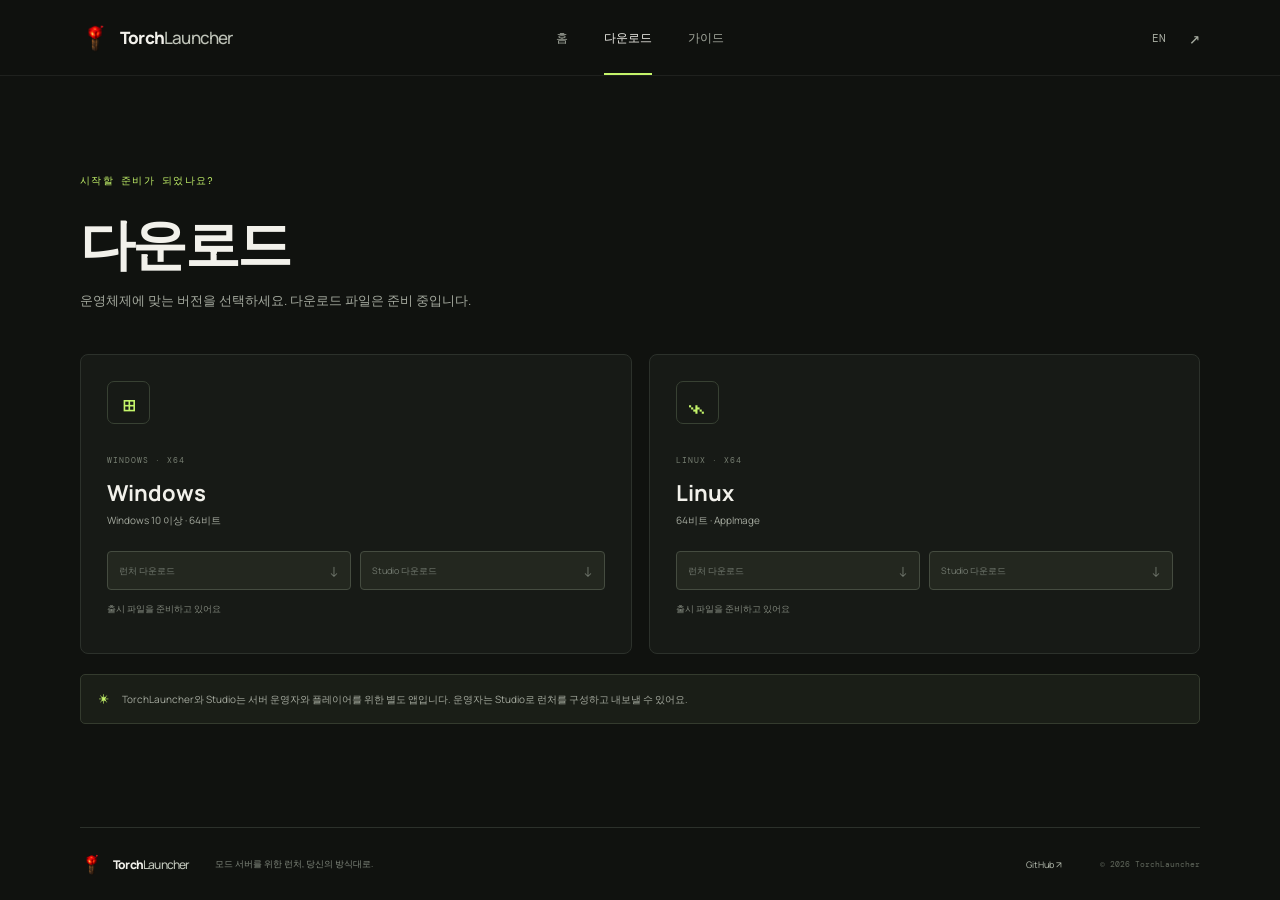
==== download.html @ cc19292b "feat: create bilingual TorchLauncher homepage" ====
<!doctype html>
<html lang="ko"><head><meta charset="UTF-8"/><meta name="viewport" content="width=device-width, initial-scale=1"/><meta name="theme-color" content="#10120f"/><title>Download — TorchLauncher</title><link rel="icon" href="assets/torch.png"/><link rel="stylesheet" href="styles.css"/><script src="app.js" defer></script></head><body><header class="site-header"><a class="brand" href="index.html"><img src="assets/torch.png" alt=""/><span>Torch<span class="brand-light">Launcher</span></span></a><nav><a href="index.html" data-ko="홈" data-en="Home">홈</a><a class="active" href="download.html" data-ko="다운로드" data-en="Download">다운로드</a><a href="guide.html" data-ko="가이드" data-en="Guides">가이드</a></nav><div class="header-actions"><button class="language" type="button" aria-label="Switch language">EN</button><a class="icon-link" href="https://github.com/jiunkong/TorchLauncher" target="_blank" rel="noreferrer" aria-label="GitHub">↗</a></div></header><main class="subpage wrap"><div class="page-heading"><span class="eyebrow" data-ko="시작할 준비가 되었나요?" data-en="Ready when you are">시작할 준비가 되었나요?</span><h1 data-ko="다운로드" data-en="Downloads">다운로드</h1><p data-ko="운영체제에 맞는 버전을 선택하세요. 다운로드 파일은 준비 중입니다." data-en="Choose your operating system. Downloads are coming soon.">운영체제에 맞는 버전을 선택하세요. 다운로드 파일은 준비 중입니다.</p></div><div class="download-grid"><article class="download-card"><div class="os-icon">⊞</div><span class="product-index">WINDOWS · X64</span><h2>Windows</h2><p data-ko="Windows 10 이상 · 64비트" data-en="Windows 10 or later · 64-bit">Windows 10 이상 · 64비트</p><div class="download-actions"><button disabled><span data-ko="런처 다운로드" data-en="Launcher download">런처 다운로드</span><span>↓</span></button><button disabled><span data-ko="Studio 다운로드" data-en="Studio download">Studio 다운로드</span><span>↓</span></button></div><small data-ko="출시 파일을 준비하고 있어요" data-en="Release files are on the way">출시 파일을 준비하고 있어요</small></article><article class="download-card"><div class="os-icon linux-icon">⌁</div><span class="product-index">LINUX · X64</span><h2>Linux</h2><p data-ko="64비트 · AppImage" data-en="64-bit · AppImage">64비트 · AppImage</p><div class="download-actions"><button disabled><span data-ko="런처 다운로드" data-en="Launcher download">런처 다운로드</span><span>↓</span></button><button disabled><span data-ko="Studio 다운로드" data-en="Studio download">Studio 다운로드</span><span>↓</span></button></div><small data-ko="출시 파일을 준비하고 있어요" data-en="Release files are on the way">출시 파일을 준비하고 있어요</small></article></div><p class="download-note"><span>✳</span><span data-ko="TorchLauncher와 Studio는 서버 운영자와 플레이어를 위한 별도 앱입니다. 운영자는 Studio로 런처를 구성하고 내보낼 수 있어요." data-en="TorchLauncher and Studio are separate apps for players and server owners. Owners use Studio to configure and export a launcher.">TorchLauncher와 Studio는 서버 운영자와 플레이어를 위한 별도 앱입니다. 운영자는 Studio로 런처를 구성하고 내보낼 수 있어요.</span></p></main><footer class="site-footer wrap"><a class="brand footer-brand" href="index.html"><img src="assets/torch.png" alt=""/><span>Torch<span class="brand-light">Launcher</span></span></a><span data-ko="모드 서버를 위한 런처, 당신의 방식대로." data-en="A launcher for your modded server, your way.">모드 서버를 위한 런처, 당신의 방식대로.</span><a href="https://github.com/jiunkong/TorchLauncher" target="_blank" rel="noreferrer">GitHub ↗</a><small>© 2026 TorchLauncher</small></footer></body></html>
---- styles.css ----
@import url('https://fonts.googleapis.com/css2?family=DM+Mono:wght@400;500&family=DM+Sans:wght@400;500;600;700;800&family=Manrope:wght@400;500;600;700;800&display=swap');
:root{color-scheme:dark;--bg:#10120f;--panel:#171a16;--panel2:#1d211c;--line:#2c312b;--text:#f2f1eb;--muted:#a5aa9f;--dim:#737b70;--lime:#c4f46a;--lime2:#9cd742;--mono:'DM Mono',monospace;--sans:'Manrope','DM Sans',sans-serif}*{box-sizing:border-box}html{scroll-behavior:smooth}body{margin:0;background:var(--bg);color:var(--text);font-family:var(--sans);-webkit-font-smoothing:antialiased}a{color:inherit;text-decoration:none}button{font:inherit}.wrap{width:min(1120px,calc(100% - 64px));margin-inline:auto}.site-header{height:76px;padding:0 max(32px,calc((100vw - 1120px)/2));border-bottom:1px solid rgba(255,255,255,.065);display:flex;align-items:center;justify-content:space-between;position:relative;z-index:3;background:rgba(16,18,15,.92)}.brand{display:flex;align-items:center;gap:10px;font-size:17px;font-weight:800;letter-spacing:-.8px}.brand img{width:30px;height:30px;object-fit:contain}.brand-light{font-weight:500;color:#bec3b8}.site-header nav{position:absolute;left:50%;transform:translateX(-50%);display:flex;align-items:center;gap:36px;height:100%}.site-header nav a{font-size:12px;color:var(--muted);height:100%;display:flex;align-items:center;position:relative;transition:color .2s}.site-header nav a:hover,.site-header nav a.active{color:var(--text)}.site-header nav a.active:after{content:'';position:absolute;bottom:0;left:0;right:0;height:2px;background:var(--lime)}.header-actions{display:flex;align-items:center;gap:17px}.language,.icon-link{border:0;background:none;color:var(--muted);font:11px var(--mono);cursor:pointer}.language:hover,.icon-link:hover{color:var(--lime)}.icon-link{font-size:18px}.hero{min-height:580px;display:grid;grid-template-columns:1.08fr .92fr;align-items:center;padding-top:26px;padding-bottom:38px}.hero-copy{padding:28px 0 24px}.eyebrow{font:10px var(--mono);letter-spacing:1.25px;text-transform:uppercase;color:var(--lime);display:inline-flex;align-items:center;gap:9px}.spark{width:6px;height:6px;border-radius:50%;background:var(--lime);box-shadow:0 0 13px #c4f46a9c}.hero h1{font-size:clamp(47px,6vw,72px);line-height:1.07;letter-spacing:-4.2px;margin:25px 0 21px;font-weight:700}.hero h1 em{font-style:normal;color:var(--lime)}.hero-lead{max-width:455px;font-size:14px;line-height:1.9;color:var(--muted);margin:0}.hero-buttons{display:flex;gap:11px;margin-top:31px}.button{height:46px;padding:0 18px;display:inline-flex;align-items:center;justify-content:space-between;gap:25px;border-radius:5px;font-size:11px;font-weight:700;transition:transform .2s,background .2s}.button:hover{transform:translateY(-2px)}.button.primary{background:var(--lime);color:#151811}.button.primary:hover{background:#d1ff79}.button.secondary{border:1px solid #454b42;background:#171a16}.button.secondary:hover{background:#23271f}.button span:last-child{font-size:15px}.hero-foot{display:flex;align-items:center;gap:9px;margin-top:32px;color:var(--dim);font:9px var(--mono);letter-spacing:.2px}.platform-dot{width:5px;height:5px;border-radius:50%;background:#747d70}.hero-art{height:425px;position:relative;display:grid;place-items:center;isolation:isolate}.hero-art:before{content:'';position:absolute;inset:38px 16px 22px 28px;background-image:linear-gradient(rgba(210,231,192,.04) 1px,transparent 1px),linear-gradient(90deg,rgba(210,231,192,.04) 1px,transparent 1px);background-size:33px 33px;mask-image:radial-gradient(ellipse,black 20%,transparent 72%);z-index:-1}.orbit{position:absolute;border:1px solid rgba(196,244,106,.14);border-radius:50%;transform:rotate(-27deg)}.orbit-one{width:380px;height:220px}.orbit-two{width:300px;height:175px;transform:rotate(38deg);border-color:rgba(196,244,106,.09)}.glow{position:absolute;width:220px;height:220px;border-radius:50%;background:radial-gradient(circle,#c4f46a30,transparent 70%);filter:blur(14px)}.hero-torch{width:214px;height:214px;object-fit:contain;filter:drop-shadow(0 0 45px #c4f46a24);animation:float 6s ease-in-out infinite}.float-note{position:absolute;display:flex;gap:11px;align-items:center;border:1px solid #353b32;background:rgba(23,26,22,.92);padding:12px 14px;border-radius:6px;box-shadow:0 12px 36px #0005}.note-top{top:57px;right:-1px}.note-bottom{bottom:69px;left:0}.note-icon{color:var(--lime);font-size:19px}.online-dot{width:8px;height:8px;background:#a6e25b;border-radius:50%;box-shadow:0 0 12px #a6e25b}.float-note b,.float-note small{display:block}.float-note b{font-size:10px;font-weight:600}.float-note small{color:var(--muted);font-size:8px;margin-top:4px}.art-caption{position:absolute;bottom:20px;right:10px;font:8px var(--mono);letter-spacing:1px;color:#596252}.art-caption span{color:var(--lime);margin-left:6px}.intro{border-top:1px solid var(--line);padding:72px 0 78px}.section-heading{display:flex;justify-content:space-between;align-items:flex-end;margin-bottom:35px}.section-heading h2,.closing h2{font-size:31px;line-height:1.3;letter-spacing:-1.5px;margin:15px 0 0}.product-grid{display:grid;grid-template-columns:1fr 1fr;gap:16px}.product-card{min-width:0;overflow:hidden;border:1px solid var(--line);border-radius:8px;background:var(--panel);padding:24px 24px 0}.product-top{display:flex;justify-content:space-between;align-items:center}.product-index{font:8px var(--mono);letter-spacing:1px;color:#777f72}.product-mark{color:var(--lime);font-size:19px}.product-card h3{font-size:19px;letter-spacing:-.5px;margin:22px 0 8px}.product-card>p{font-size:11px;line-height:1.8;color:var(--muted);height:39px;margin:0;max-width:440px}.preview-window{margin-top:24px;border:1px solid #394035;border-radius:6px 6px 0 0;height:225px;overflow:hidden}.window-bar{height:26px;background:#20241f;border-bottom:1px solid #343a32;display:flex;align-items:center;gap:4px;padding:0 9px}.window-bar>span{width:5px;height:5px;border-radius:50%;background:#62685e}.window-bar i{font:6px var(--mono);letter-spacing:.7px;color:#747b70;font-style:normal;margin-left:8px}.studio-ui{display:flex;height:calc(100% - 26px);background:#151814}.studio-ui aside{width:35px;border-right:1px solid #2c312a;display:flex;align-items:center;flex-direction:column;gap:15px;padding-top:12px;color:var(--lime);font-size:9px}.studio-ui aside span{width:12px;height:12px;border-radius:3px;background:#353a32}.studio-ui aside .side-active{background:#c4f46a24;outline:1px solid #c4f46a7a}.studio-main{padding:14px 19px;width:100%;max-width:300px}.studio-main>small{font:6px var(--mono);letter-spacing:1px;color:#7d8479;display:block}.studio-main>strong{display:block;font-size:12px;margin-top:6px}.mock-field,.mock-row>div{background:#20241e;border:1px solid #353b32;border-radius:3px;padding:7px 9px;margin-top:9px}.mock-field label,.mock-row label{font:5px var(--mono);letter-spacing:.6px;color:#82897d;display:block;margin-bottom:5px}.mock-field span,.mock-row span{font-size:7px;color:#dce0d6}.mock-row{display:grid;grid-template-columns:1fr 1fr;gap:7px}.mock-row>div{margin-top:6px}.mock-action{width:max-content;background:var(--lime);border-radius:2px;margin-top:9px;padding:6px 9px;color:#1b2113;font-size:6px;font-weight:700}.launcher-preview{height:225px}.launcher-bg{height:100%;position:relative;overflow:hidden;background:linear-gradient(105deg,rgba(12,16,11,.95),rgba(13,17,11,.55)),radial-gradient(ellipse at 78% 43%,#52693a 0,#273722 17%,#18221a 40%,#131714 73%)}.launcher-bg:after{content:'';position:absolute;right:24px;top:28px;width:130px;height:130px;border:1px solid #c4f46a26;transform:rotate(45deg);box-shadow:0 0 0 16px #c4f46a08,0 0 55px #c4f46a16}.launcher-toolbar{height:28px;position:relative;z-index:1;padding:0 12px;display:flex;justify-content:space-between;align-items:center;font-size:7px}.launcher-copy{position:relative;z-index:1;padding:25px 20px}.launcher-copy small{display:block;font:5px var(--mono);letter-spacing:1px;color:#d0d6c7}.launcher-copy small span{display:inline-block;width:5px;height:5px;border-radius:50%;background:var(--lime);margin-right:4px}.launcher-copy strong{display:block;font-size:18px;line-height:1.13;letter-spacing:-.6px;margin:10px 0 13px}.play-button{display:inline-block;background:var(--lime);color:#151811;padding:6px 12px;font:7px var(--mono);border-radius:2px}.launcher-version{position:absolute;bottom:9px;left:12px;right:12px;border-top:1px solid #ffffff20;padding-top:8px;color:#b4bbae;font:5px var(--mono);letter-spacing:.6px}.launcher-version span{float:right;color:#d1eea0}.card-bottom{height:47px;border-top:1px solid var(--line);display:flex;justify-content:space-between;align-items:center;color:#a7aea1;font-size:9px;margin-top:0}.card-bottom span:last-child{color:var(--lime);font-size:14px}.closing{border-top:1px solid var(--line);padding:43px 0 54px;display:flex;align-items:center;justify-content:space-between}.closing h2{font-size:23px;margin-top:10px}.site-footer{min-height:73px;border-top:1px solid var(--line);display:flex;align-items:center;gap:22px;color:#82897e;font-size:9px}.footer-brand{color:var(--text);font-size:12px;margin-right:4px}.footer-brand img{width:23px;height:23px}.site-footer>a:nth-last-of-type(1){margin-left:auto;color:#b6bdb0}.site-footer small{font:8px var(--mono);color:#60675c;margin-left:16px}.subpage{min-height:calc(100vh - 149px);padding-top:91px;padding-bottom:90px}.page-heading h1{font-size:55px;letter-spacing:-2.7px;margin:16px 0 8px}.page-heading>p{color:var(--muted);font-size:13px;margin:0}.download-grid{display:grid;grid-template-columns:1fr 1fr;gap:17px;margin-top:44px}.download-card{background:var(--panel);border:1px solid var(--line);border-radius:8px;padding:26px;position:relative;min-height:300px}.os-icon{width:43px;height:43px;display:grid;place-items:center;border:1px solid #384133;border-radius:7px;color:var(--lime);font-size:26px;margin-bottom:22px}.linux-icon{font-size:34px}.download-card h2{font-size:22px;margin:10px 0 5px}.download-card>p{font-size:10px;color:var(--muted);margin:0}.download-actions{display:flex;gap:9px;margin-top:23px}.download-actions button{flex:1;border:1px solid #454c40;background:#23271f;color:#737a70;border-radius:4px;min-height:39px;padding:0 11px;display:flex;justify-content:space-between;align-items:center;font-size:9px;cursor:not-allowed}.download-actions button span:last-child{font-size:14px}.download-card>small{display:block;color:#81877c;font-size:9px;margin-top:12px}.download-note{margin-top:20px;background:#1a1e17;border:1px solid #343b2e;padding:15px 18px;border-radius:5px;display:flex;gap:13px;align-items:flex-start;color:var(--muted);font-size:10px;line-height:1.8}.download-note>span:first-child{color:var(--lime)}.guide-page{padding-bottom:110px}.guide-layout{margin-top:42px;display:grid;grid-template-columns:225px 1fr;gap:45px;border-top:1px solid var(--line);padding-top:28px}.guide-nav .product-index{display:block;margin-bottom:13px}.guide-link{display:flex;justify-content:space-between;gap:10px;padding:12px;border:1px solid #384132;border-radius:4px;background:#1a1e17;color:var(--lime);font-size:10px}.guide-link span:last-child{font-size:14px}.guide-nav>small{display:block;color:#82897e;font-size:9px;line-height:1.8;margin-top:15px}.markdown{max-width:690px;min-height:270px}.markdown h1{font-size:28px;letter-spacing:-1px;margin:0 0 13px}.markdown h2{font-size:18px;letter-spacing:-.4px;margin:32px 0 9px;padding-bottom:9px;border-bottom:1px solid var(--line)}.markdown p,.markdown li{font-size:12px;line-height:1.9;color:#b0b6ab}.markdown p{margin:11px 0}.markdown ul{padding-left:19px}.markdown a{color:var(--lime);text-decoration:underline;text-underline-offset:3px}.markdown code{font:10px var(--mono);color:#d5edb0;background:#252a21;padding:2px 5px;border-radius:3px}.guide-error{color:#f2a779!important}@keyframes float{0%,100%{transform:translateY(0)}50%{transform:translateY(-8px)}}@media(max-width:800px){.wrap{width:min(100% - 40px,600px)}.site-header{height:67px;padding:0 20px}.site-header nav{gap:20px}.site-header nav a{font-size:10px}.header-actions{gap:10px}.brand{font-size:14px}.brand img{width:26px;height:26px}.hero{grid-template-columns:1fr;padding-top:53px;min-height:0}.hero-copy{padding:0}.hero h1{font-size:clamp(45px,10vw,64px);letter-spacing:-3px}.hero-art{height:350px;grid-row:1;margin-bottom:2px}.hero-torch{width:175px;height:175px}.orbit-one{width:min(330px,84vw)}.orbit-two{width:min(270px,70vw)}.note-top{top:30px;right:0}.note-bottom{bottom:41px;left:0}.intro{padding:55px 0}.section-heading{display:block}.section-heading h2{font-size:27px}.product-grid{grid-template-columns:1fr}.product-card>p{height:auto;min-height:38px}.closing{gap:20px}.closing h2{font-size:20px}.site-footer{flex-wrap:wrap;padding:17px 0;gap:10px 16px}.site-footer>span{display:none}.site-footer small{margin-left:0}.site-footer>a:nth-last-of-type(1){margin-left:auto}}@media(max-width:520px){.site-header nav{position:static;transform:none;gap:12px;margin-left:auto;margin-right:16px}.site-header nav a{font-size:9px}.brand{font-size:12px;gap:6px}.brand img{width:23px;height:23px}.header-actions{gap:7px}.hero{padding-top:40px}.hero-art{height:300px}.hero h1{font-size:44px;letter-spacing:-2.8px}.hero-lead{font-size:12px}.hero-buttons{margin-top:24px}.hero-foot{font-size:8px}.intro{padding:43px 0}.product-card{padding:18px 17px 0}.preview-window{height:200px}.launcher-preview{height:200px}.closing{align-items:flex-start;flex-direction:column}.closing .button{height:41px}.subpage{padding-top:65px;padding-bottom:65px}.page-heading h1{font-size:45px}.download-grid{grid-template-columns:1fr;margin-top:30px}.download-card{min-height:285px}.guide-layout{grid-template-columns:1fr;gap:27px}.guide-nav>small{margin-top:10px}.markdown h1{font-size:24px}}
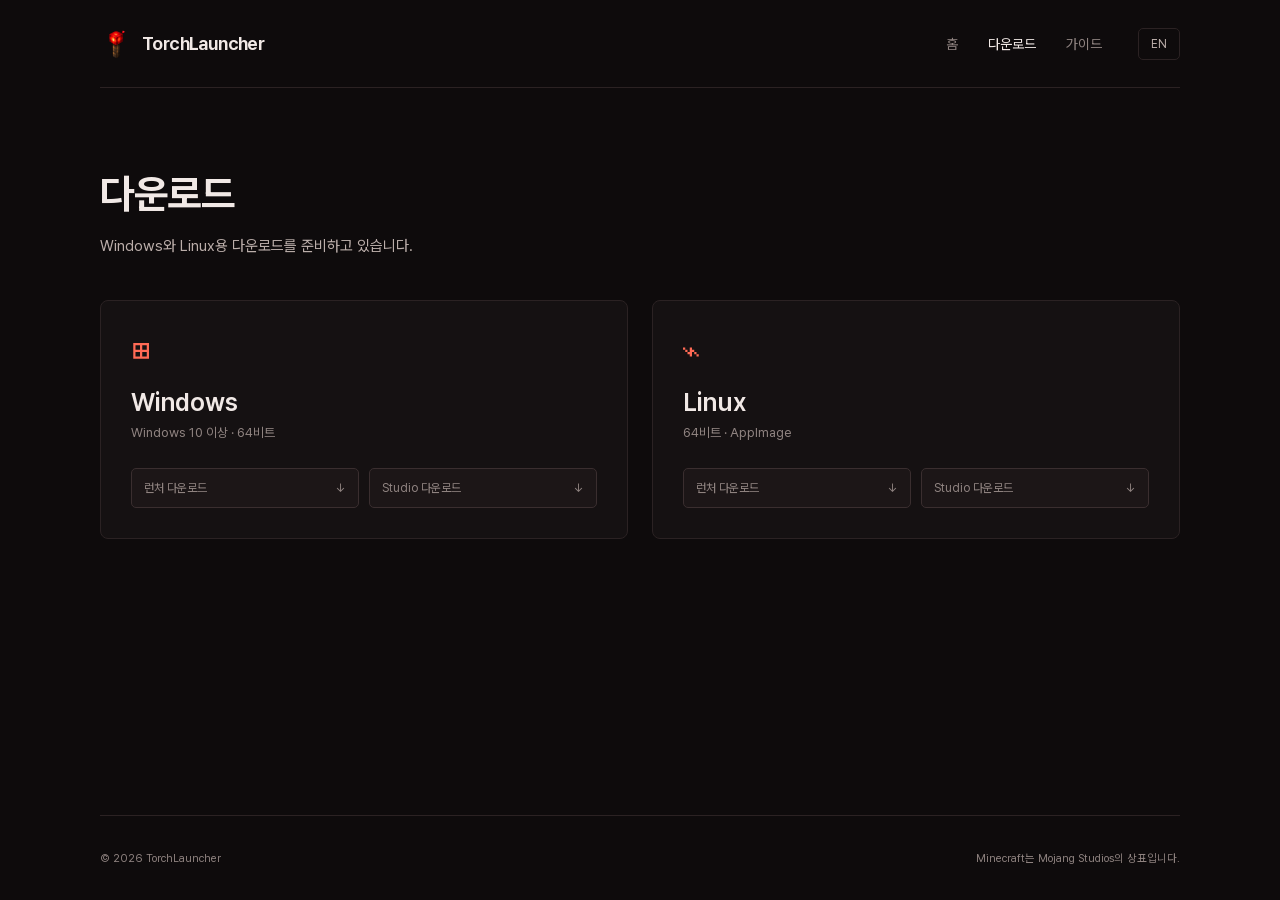
==== commit 59506a1d: "style: align homepage with TorchLauncher branding" ====
--- a/download.html
+++ b/download.html
@@ -1,2 +1,22 @@
 <!doctype html>
-<html lang="ko"><head><meta charset="UTF-8"/><meta name="viewport" content="width=device-width, initial-scale=1"/><meta name="theme-color" content="#10120f"/><title>Download — TorchLauncher</title><link rel="icon" href="assets/torch.png"/><link rel="stylesheet" href="styles.css"/><script src="app.js" defer></script></head><body><header class="site-header"><a class="brand" href="index.html"><img src="assets/torch.png" alt=""/><span>Torch<span class="brand-light">Launcher</span></span></a><nav><a href="index.html" data-ko="홈" data-en="Home">홈</a><a class="active" href="download.html" data-ko="다운로드" data-en="Download">다운로드</a><a href="guide.html" data-ko="가이드" data-en="Guides">가이드</a></nav><div class="header-actions"><button class="language" type="button" aria-label="Switch language">EN</button><a class="icon-link" href="https://github.com/jiunkong/TorchLauncher" target="_blank" rel="noreferrer" aria-label="GitHub">↗</a></div></header><main class="subpage wrap"><div class="page-heading"><span class="eyebrow" data-ko="시작할 준비가 되었나요?" data-en="Ready when you are">시작할 준비가 되었나요?</span><h1 data-ko="다운로드" data-en="Downloads">다운로드</h1><p data-ko="운영체제에 맞는 버전을 선택하세요. 다운로드 파일은 준비 중입니다." data-en="Choose your operating system. Downloads are coming soon.">운영체제에 맞는 버전을 선택하세요. 다운로드 파일은 준비 중입니다.</p></div><div class="download-grid"><article class="download-card"><div class="os-icon">⊞</div><span class="product-index">WINDOWS · X64</span><h2>Windows</h2><p data-ko="Windows 10 이상 · 64비트" data-en="Windows 10 or later · 64-bit">Windows 10 이상 · 64비트</p><div class="download-actions"><button disabled><span data-ko="런처 다운로드" data-en="Launcher download">런처 다운로드</span><span>↓</span></button><button disabled><span data-ko="Studio 다운로드" data-en="Studio download">Studio 다운로드</span><span>↓</span></button></div><small data-ko="출시 파일을 준비하고 있어요" data-en="Release files are on the way">출시 파일을 준비하고 있어요</small></article><article class="download-card"><div class="os-icon linux-icon">⌁</div><span class="product-index">LINUX · X64</span><h2>Linux</h2><p data-ko="64비트 · AppImage" data-en="64-bit · AppImage">64비트 · AppImage</p><div class="download-actions"><button disabled><span data-ko="런처 다운로드" data-en="Launcher download">런처 다운로드</span><span>↓</span></button><button disabled><span data-ko="Studio 다운로드" data-en="Studio download">Studio 다운로드</span><span>↓</span></button></div><small data-ko="출시 파일을 준비하고 있어요" data-en="Release files are on the way">출시 파일을 준비하고 있어요</small></article></div><p class="download-note"><span>✳</span><span data-ko="TorchLauncher와 Studio는 서버 운영자와 플레이어를 위한 별도 앱입니다. 운영자는 Studio로 런처를 구성하고 내보낼 수 있어요." data-en="TorchLauncher and Studio are separate apps for players and server owners. Owners use Studio to configure and export a launcher.">TorchLauncher와 Studio는 서버 운영자와 플레이어를 위한 별도 앱입니다. 운영자는 Studio로 런처를 구성하고 내보낼 수 있어요.</span></p></main><footer class="site-footer wrap"><a class="brand footer-brand" href="index.html"><img src="assets/torch.png" alt=""/><span>Torch<span class="brand-light">Launcher</span></span></a><span data-ko="모드 서버를 위한 런처, 당신의 방식대로." data-en="A launcher for your modded server, your way.">모드 서버를 위한 런처, 당신의 방식대로.</span><a href="https://github.com/jiunkong/TorchLauncher" target="_blank" rel="noreferrer">GitHub ↗</a><small>© 2026 TorchLauncher</small></footer></body></html>
+<html lang="ko">
+<head>
+  <meta charset="UTF-8">
+  <meta name="viewport" content="width=device-width, initial-scale=1">
+  <meta name="theme-color" content="#0e0b0c">
+  <meta name="description" content="Create a custom launcher for your modded Minecraft server with TorchLauncher Studio.">
+  <title>Downloads — TorchLauncher</title>
+  <link rel="icon" href="assets/torch.png">
+  <link rel="stylesheet" href="styles.css">
+  <script src="app.js" defer></script>
+</head>
+<body>
+<header class="site-header wrap">
+  <a class="brand" href="index.html"><img src="assets/torch.png" alt="" width="32" height="32"><span>TorchLauncher</span></a>
+  <nav aria-label="Main navigation"><a href="index.html" data-ko="홈" data-en="Home">홈</a><a class="active" href="download.html" data-ko="다운로드" data-en="Download">다운로드</a><a href="guide.html" data-ko="가이드" data-en="Guides">가이드</a></nav>
+  <button class="language" type="button" aria-label="Switch language">EN</button>
+</header>
+<main class="subpage wrap"><div class="page-heading"><h1 data-ko="다운로드" data-en="Downloads">다운로드</h1><p data-ko="Windows와 Linux용 다운로드를 준비하고 있습니다." data-en="Downloads for Windows and Linux are coming soon.">Windows와 Linux용 다운로드를 준비하고 있습니다.</p></div><div class="download-grid"><article class="download-card"><div class="os-icon">⊞</div><span class="product-index">WINDOWS · X64</span><h2>Windows</h2><p data-ko="Windows 10 이상 · 64비트" data-en="Windows 10 or later · 64-bit">Windows 10 이상 · 64비트</p><div class="download-actions"><button disabled><span data-ko="런처 다운로드" data-en="Launcher download">런처 다운로드</span><span>↓</span></button><button disabled><span data-ko="Studio 다운로드" data-en="Studio download">Studio 다운로드</span><span>↓</span></button></div></article><article class="download-card"><div class="os-icon linux-icon">⌁</div><span class="product-index">LINUX · X64</span><h2>Linux</h2><p data-ko="64비트 · AppImage" data-en="64-bit · AppImage">64비트 · AppImage</p><div class="download-actions"><button disabled><span data-ko="런처 다운로드" data-en="Launcher download">런처 다운로드</span><span>↓</span></button><button disabled><span data-ko="Studio 다운로드" data-en="Studio download">Studio 다운로드</span><span>↓</span></button></div></article></div></main>
+<footer class="site-footer wrap"><span>© 2026 TorchLauncher</span><span data-ko="Minecraft는 Mojang Studios의 상표입니다." data-en="Minecraft is a trademark of Mojang Studios.">Minecraft는 Mojang Studios의 상표입니다.</span></footer>
+</body>
+</html>
--- a/styles.css
+++ b/styles.css
@@ -1,2 +1,112 @@
-@import url('https://fonts.googleapis.com/css2?family=DM+Mono:wght@400;500&family=DM+Sans:wght@400;500;600;700;800&family=Manrope:wght@400;500;600;700;800&display=swap');
-:root{color-scheme:dark;--bg:#10120f;--panel:#171a16;--panel2:#1d211c;--line:#2c312b;--text:#f2f1eb;--muted:#a5aa9f;--dim:#737b70;--lime:#c4f46a;--lime2:#9cd742;--mono:'DM Mono',monospace;--sans:'Manrope','DM Sans',sans-serif}*{box-sizing:border-box}html{scroll-behavior:smooth}body{margin:0;background:var(--bg);color:var(--text);font-family:var(--sans);-webkit-font-smoothing:antialiased}a{color:inherit;text-decoration:none}button{font:inherit}.wrap{width:min(1120px,calc(100% - 64px));margin-inline:auto}.site-header{height:76px;padding:0 max(32px,calc((100vw - 1120px)/2));border-bottom:1px solid rgba(255,255,255,.065);display:flex;align-items:center;justify-content:space-between;position:relative;z-index:3;background:rgba(16,18,15,.92)}.brand{display:flex;align-items:center;gap:10px;font-size:17px;font-weight:800;letter-spacing:-.8px}.brand img{width:30px;height:30px;object-fit:contain}.brand-light{font-weight:500;color:#bec3b8}.site-header nav{position:absolute;left:50%;transform:translateX(-50%);display:flex;align-items:center;gap:36px;height:100%}.site-header nav a{font-size:12px;color:var(--muted);height:100%;display:flex;align-items:center;position:relative;transition:color .2s}.site-header nav a:hover,.site-header nav a.active{color:var(--text)}.site-header nav a.active:after{content:'';position:absolute;bottom:0;left:0;right:0;height:2px;background:var(--lime)}.header-actions{display:flex;align-items:center;gap:17px}.language,.icon-link{border:0;background:none;color:var(--muted);font:11px var(--mono);cursor:pointer}.language:hover,.icon-link:hover{color:var(--lime)}.icon-link{font-size:18px}.hero{min-height:580px;display:grid;grid-template-columns:1.08fr .92fr;align-items:center;padding-top:26px;padding-bottom:38px}.hero-copy{padding:28px 0 24px}.eyebrow{font:10px var(--mono);letter-spacing:1.25px;text-transform:uppercase;color:var(--lime);display:inline-flex;align-items:center;gap:9px}.spark{width:6px;height:6px;border-radius:50%;background:var(--lime);box-shadow:0 0 13px #c4f46a9c}.hero h1{font-size:clamp(47px,6vw,72px);line-height:1.07;letter-spacing:-4.2px;margin:25px 0 21px;font-weight:700}.hero h1 em{font-style:normal;color:var(--lime)}.hero-lead{max-width:455px;font-size:14px;line-height:1.9;color:var(--muted);margin:0}.hero-buttons{display:flex;gap:11px;margin-top:31px}.button{height:46px;padding:0 18px;display:inline-flex;align-items:center;justify-content:space-between;gap:25px;border-radius:5px;font-size:11px;font-weight:700;transition:transform .2s,background .2s}.button:hover{transform:translateY(-2px)}.button.primary{background:var(--lime);color:#151811}.button.primary:hover{background:#d1ff79}.button.secondary{border:1px solid #454b42;background:#171a16}.button.secondary:hover{background:#23271f}.button span:last-child{font-size:15px}.hero-foot{display:flex;align-items:center;gap:9px;margin-top:32px;color:var(--dim);font:9px var(--mono);letter-spacing:.2px}.platform-dot{width:5px;height:5px;border-radius:50%;background:#747d70}.hero-art{height:425px;position:relative;display:grid;place-items:center;isolation:isolate}.hero-art:before{content:'';position:absolute;inset:38px 16px 22px 28px;background-image:linear-gradient(rgba(210,231,192,.04) 1px,transparent 1px),linear-gradient(90deg,rgba(210,231,192,.04) 1px,transparent 1px);background-size:33px 33px;mask-image:radial-gradient(ellipse,black 20%,transparent 72%);z-index:-1}.orbit{position:absolute;border:1px solid rgba(196,244,106,.14);border-radius:50%;transform:rotate(-27deg)}.orbit-one{width:380px;height:220px}.orbit-two{width:300px;height:175px;transform:rotate(38deg);border-color:rgba(196,244,106,.09)}.glow{position:absolute;width:220px;height:220px;border-radius:50%;background:radial-gradient(circle,#c4f46a30,transparent 70%);filter:blur(14px)}.hero-torch{width:214px;height:214px;object-fit:contain;filter:drop-shadow(0 0 45px #c4f46a24);animation:float 6s ease-in-out infinite}.float-note{position:absolute;display:flex;gap:11px;align-items:center;border:1px solid #353b32;background:rgba(23,26,22,.92);padding:12px 14px;border-radius:6px;box-shadow:0 12px 36px #0005}.note-top{top:57px;right:-1px}.note-bottom{bottom:69px;left:0}.note-icon{color:var(--lime);font-size:19px}.online-dot{width:8px;height:8px;background:#a6e25b;border-radius:50%;box-shadow:0 0 12px #a6e25b}.float-note b,.float-note small{display:block}.float-note b{font-size:10px;font-weight:600}.float-note small{color:var(--muted);font-size:8px;margin-top:4px}.art-caption{position:absolute;bottom:20px;right:10px;font:8px var(--mono);letter-spacing:1px;color:#596252}.art-caption span{color:var(--lime);margin-left:6px}.intro{border-top:1px solid var(--line);padding:72px 0 78px}.section-heading{display:flex;justify-content:space-between;align-items:flex-end;margin-bottom:35px}.section-heading h2,.closing h2{font-size:31px;line-height:1.3;letter-spacing:-1.5px;margin:15px 0 0}.product-grid{display:grid;grid-template-columns:1fr 1fr;gap:16px}.product-card{min-width:0;overflow:hidden;border:1px solid var(--line);border-radius:8px;background:var(--panel);padding:24px 24px 0}.product-top{display:flex;justify-content:space-between;align-items:center}.product-index{font:8px var(--mono);letter-spacing:1px;color:#777f72}.product-mark{color:var(--lime);font-size:19px}.product-card h3{font-size:19px;letter-spacing:-.5px;margin:22px 0 8px}.product-card>p{font-size:11px;line-height:1.8;color:var(--muted);height:39px;margin:0;max-width:440px}.preview-window{margin-top:24px;border:1px solid #394035;border-radius:6px 6px 0 0;height:225px;overflow:hidden}.window-bar{height:26px;background:#20241f;border-bottom:1px solid #343a32;display:flex;align-items:center;gap:4px;padding:0 9px}.window-bar>span{width:5px;height:5px;border-radius:50%;background:#62685e}.window-bar i{font:6px var(--mono);letter-spacing:.7px;color:#747b70;font-style:normal;margin-left:8px}.studio-ui{display:flex;height:calc(100% - 26px);background:#151814}.studio-ui aside{width:35px;border-right:1px solid #2c312a;display:flex;align-items:center;flex-direction:column;gap:15px;padding-top:12px;color:var(--lime);font-size:9px}.studio-ui aside span{width:12px;height:12px;border-radius:3px;background:#353a32}.studio-ui aside .side-active{background:#c4f46a24;outline:1px solid #c4f46a7a}.studio-main{padding:14px 19px;width:100%;max-width:300px}.studio-main>small{font:6px var(--mono);letter-spacing:1px;color:#7d8479;display:block}.studio-main>strong{display:block;font-size:12px;margin-top:6px}.mock-field,.mock-row>div{background:#20241e;border:1px solid #353b32;border-radius:3px;padding:7px 9px;margin-top:9px}.mock-field label,.mock-row label{font:5px var(--mono);letter-spacing:.6px;color:#82897d;display:block;margin-bottom:5px}.mock-field span,.mock-row span{font-size:7px;color:#dce0d6}.mock-row{display:grid;grid-template-columns:1fr 1fr;gap:7px}.mock-row>div{margin-top:6px}.mock-action{width:max-content;background:var(--lime);border-radius:2px;margin-top:9px;padding:6px 9px;color:#1b2113;font-size:6px;font-weight:700}.launcher-preview{height:225px}.launcher-bg{height:100%;position:relative;overflow:hidden;background:linear-gradient(105deg,rgba(12,16,11,.95),rgba(13,17,11,.55)),radial-gradient(ellipse at 78% 43%,#52693a 0,#273722 17%,#18221a 40%,#131714 73%)}.launcher-bg:after{content:'';position:absolute;right:24px;top:28px;width:130px;height:130px;border:1px solid #c4f46a26;transform:rotate(45deg);box-shadow:0 0 0 16px #c4f46a08,0 0 55px #c4f46a16}.launcher-toolbar{height:28px;position:relative;z-index:1;padding:0 12px;display:flex;justify-content:space-between;align-items:center;font-size:7px}.launcher-copy{position:relative;z-index:1;padding:25px 20px}.launcher-copy small{display:block;font:5px var(--mono);letter-spacing:1px;color:#d0d6c7}.launcher-copy small span{display:inline-block;width:5px;height:5px;border-radius:50%;background:var(--lime);margin-right:4px}.launcher-copy strong{display:block;font-size:18px;line-height:1.13;letter-spacing:-.6px;margin:10px 0 13px}.play-button{display:inline-block;background:var(--lime);color:#151811;padding:6px 12px;font:7px var(--mono);border-radius:2px}.launcher-version{position:absolute;bottom:9px;left:12px;right:12px;border-top:1px solid #ffffff20;padding-top:8px;color:#b4bbae;font:5px var(--mono);letter-spacing:.6px}.launcher-version span{float:right;color:#d1eea0}.card-bottom{height:47px;border-top:1px solid var(--line);display:flex;justify-content:space-between;align-items:center;color:#a7aea1;font-size:9px;margin-top:0}.card-bottom span:last-child{color:var(--lime);font-size:14px}.closing{border-top:1px solid var(--line);padding:43px 0 54px;display:flex;align-items:center;justify-content:space-between}.closing h2{font-size:23px;margin-top:10px}.site-footer{min-height:73px;border-top:1px solid var(--line);display:flex;align-items:center;gap:22px;color:#82897e;font-size:9px}.footer-brand{color:var(--text);font-size:12px;margin-right:4px}.footer-brand img{width:23px;height:23px}.site-footer>a:nth-last-of-type(1){margin-left:auto;color:#b6bdb0}.site-footer small{font:8px var(--mono);color:#60675c;margin-left:16px}.subpage{min-height:calc(100vh - 149px);padding-top:91px;padding-bottom:90px}.page-heading h1{font-size:55px;letter-spacing:-2.7px;margin:16px 0 8px}.page-heading>p{color:var(--muted);font-size:13px;margin:0}.download-grid{display:grid;grid-template-columns:1fr 1fr;gap:17px;margin-top:44px}.download-card{background:var(--panel);border:1px solid var(--line);border-radius:8px;padding:26px;position:relative;min-height:300px}.os-icon{width:43px;height:43px;display:grid;place-items:center;border:1px solid #384133;border-radius:7px;color:var(--lime);font-size:26px;margin-bottom:22px}.linux-icon{font-size:34px}.download-card h2{font-size:22px;margin:10px 0 5px}.download-card>p{font-size:10px;color:var(--muted);margin:0}.download-actions{display:flex;gap:9px;margin-top:23px}.download-actions button{flex:1;border:1px solid #454c40;background:#23271f;color:#737a70;border-radius:4px;min-height:39px;padding:0 11px;display:flex;justify-content:space-between;align-items:center;font-size:9px;cursor:not-allowed}.download-actions button span:last-child{font-size:14px}.download-card>small{display:block;color:#81877c;font-size:9px;margin-top:12px}.download-note{margin-top:20px;background:#1a1e17;border:1px solid #343b2e;padding:15px 18px;border-radius:5px;display:flex;gap:13px;align-items:flex-start;color:var(--muted);font-size:10px;line-height:1.8}.download-note>span:first-child{color:var(--lime)}.guide-page{padding-bottom:110px}.guide-layout{margin-top:42px;display:grid;grid-template-columns:225px 1fr;gap:45px;border-top:1px solid var(--line);padding-top:28px}.guide-nav .product-index{display:block;margin-bottom:13px}.guide-link{display:flex;justify-content:space-between;gap:10px;padding:12px;border:1px solid #384132;border-radius:4px;background:#1a1e17;color:var(--lime);font-size:10px}.guide-link span:last-child{font-size:14px}.guide-nav>small{display:block;color:#82897e;font-size:9px;line-height:1.8;margin-top:15px}.markdown{max-width:690px;min-height:270px}.markdown h1{font-size:28px;letter-spacing:-1px;margin:0 0 13px}.markdown h2{font-size:18px;letter-spacing:-.4px;margin:32px 0 9px;padding-bottom:9px;border-bottom:1px solid var(--line)}.markdown p,.markdown li{font-size:12px;line-height:1.9;color:#b0b6ab}.markdown p{margin:11px 0}.markdown ul{padding-left:19px}.markdown a{color:var(--lime);text-decoration:underline;text-underline-offset:3px}.markdown code{font:10px var(--mono);color:#d5edb0;background:#252a21;padding:2px 5px;border-radius:3px}.guide-error{color:#f2a779!important}@keyframes float{0%,100%{transform:translateY(0)}50%{transform:translateY(-8px)}}@media(max-width:800px){.wrap{width:min(100% - 40px,600px)}.site-header{height:67px;padding:0 20px}.site-header nav{gap:20px}.site-header nav a{font-size:10px}.header-actions{gap:10px}.brand{font-size:14px}.brand img{width:26px;height:26px}.hero{grid-template-columns:1fr;padding-top:53px;min-height:0}.hero-copy{padding:0}.hero h1{font-size:clamp(45px,10vw,64px);letter-spacing:-3px}.hero-art{height:350px;grid-row:1;margin-bottom:2px}.hero-torch{width:175px;height:175px}.orbit-one{width:min(330px,84vw)}.orbit-two{width:min(270px,70vw)}.note-top{top:30px;right:0}.note-bottom{bottom:41px;left:0}.intro{padding:55px 0}.section-heading{display:block}.section-heading h2{font-size:27px}.product-grid{grid-template-columns:1fr}.product-card>p{height:auto;min-height:38px}.closing{gap:20px}.closing h2{font-size:20px}.site-footer{flex-wrap:wrap;padding:17px 0;gap:10px 16px}.site-footer>span{display:none}.site-footer small{margin-left:0}.site-footer>a:nth-last-of-type(1){margin-left:auto}}@media(max-width:520px){.site-header nav{position:static;transform:none;gap:12px;margin-left:auto;margin-right:16px}.site-header nav a{font-size:9px}.brand{font-size:12px;gap:6px}.brand img{width:23px;height:23px}.header-actions{gap:7px}.hero{padding-top:40px}.hero-art{height:300px}.hero h1{font-size:44px;letter-spacing:-2.8px}.hero-lead{font-size:12px}.hero-buttons{margin-top:24px}.hero-foot{font-size:8px}.intro{padding:43px 0}.product-card{padding:18px 17px 0}.preview-window{height:200px}.launcher-preview{height:200px}.closing{align-items:flex-start;flex-direction:column}.closing .button{height:41px}.subpage{padding-top:65px;padding-bottom:65px}.page-heading h1{font-size:45px}.download-grid{grid-template-columns:1fr;margin-top:30px}.download-card{min-height:285px}.guide-layout{grid-template-columns:1fr;gap:27px}.guide-nav>small{margin-top:10px}.markdown h1{font-size:24px}}
+@font-face {
+  font-family: "Pretendard";
+  font-style: normal;
+  font-weight: 45 920;
+  font-display: swap;
+  src: url("assets/fonts/PretendardVariable.woff2") format("woff2-variations");
+}
+:root {
+  color-scheme: dark;
+  --bg: #0e0b0c;
+  --panel: #151112;
+  --line: #2b2223;
+  --text: #f1e9e6;
+  --muted: #bbaeaa;
+  --dim: #8f8380;
+  --red: #e5412b;
+  --red-text: #ff6a55;
+  font-family: "Pretendard", -apple-system, BlinkMacSystemFont, "Segoe UI", "Noto Sans KR", sans-serif;
+  background: var(--bg);
+  color: var(--text);
+  -webkit-font-smoothing: antialiased;
+}
+* { box-sizing: border-box; }
+body { margin: 0; }
+a { color: inherit; text-decoration: none; }
+button { font: inherit; }
+.wrap { width: min(1080px, calc(100% - 64px)); margin-inline: auto; }
+.site-header { display: flex; align-items: center; gap: 36px; height: 88px; border-bottom: 1px solid var(--line); }
+.brand { display: inline-flex; align-items: center; gap: 10px; font-size: 18px; font-weight: 650; letter-spacing: -.6px; }
+.brand img { object-fit: contain; }
+.site-header nav { display: flex; gap: 30px; margin-left: auto; }
+.site-header nav a { font-size: 14px; color: var(--dim); transition: color .15s; }
+.site-header nav a:hover, .site-header nav a.active { color: var(--text); }
+.language { background: transparent; border: 1px solid var(--line); color: var(--muted); border-radius: 5px; min-width: 42px; min-height: 32px; font-size: 12px; cursor: pointer; }
+.language:hover { border-color: var(--dim); }
+:focus-visible { outline: 2px solid var(--red-text); outline-offset: 5px; }
+.hero { text-align: center; padding: 102px 0 90px; }
+h1, h2, p { margin-top: 0; }
+.hero h1 { font-size: clamp(38px, 5.1vw, 62px); line-height: 1.3; letter-spacing: -2.6px; font-weight: 700; margin-bottom: 24px; word-break: keep-all; }
+.hero h1 em { color: var(--red-text); font-style: normal; }
+.hero-lead { color: var(--muted); font-size: 17px; line-height: 1.8; margin-bottom: 30px; word-break: keep-all; }
+.button { display: inline-flex; align-items: center; justify-content: center; gap: 11px; min-height: 46px; border-radius: 6px; padding: 0 21px; font-size: 14px; font-weight: 600; transition: background .15s; }
+.primary { color: #fff; background: #c8321f; border: 1px solid #e5412b; }
+.primary:hover { background: #e5412b; }
+.compatibility { color: var(--dim); font-size: 12px; margin: 23px 0 0; }
+.compatibility span { padding: 0 9px; color: #594b48; }
+.product-section { border-top: 1px solid var(--line); padding-block: 68px; display: grid; grid-template-columns: .8fr 1.2fr; align-items: center; gap: 70px; }
+.product-copy .eyebrow { display: inline-block; color: var(--red-text); font-size: 12px; font-weight: 600; margin-bottom: 16px; }
+.product-copy h2 { font-size: 30px; line-height: 1.2; letter-spacing: -1px; font-weight: 600; margin-bottom: 19px; }
+.product-copy p { max-width: 340px; font-size: 15px; line-height: 1.9; color: var(--muted); margin-bottom: 0; word-break: keep-all; }
+.screenshot-slot { margin: 0; aspect-ratio: 16 / 10; background: var(--panel); border: 1px solid var(--line); border-radius: 8px; overflow: hidden; }
+.screenshot-slot img { display: block; width: 100%; height: 100%; object-fit: contain; }
+.launcher-section { padding-bottom: 90px; }
+.site-footer { border-top: 1px solid var(--line); min-height: 85px; display: flex; gap: 24px; align-items: center; justify-content: space-between; color: var(--dim); font-size: 11px; }
+.subpage { min-height: calc(100vh - 173px); padding-block: 82px 100px; }
+.page-heading h1 { font-size: 40px; letter-spacing: -1.3px; margin-bottom: 15px; }
+.page-heading p { font-size: 15px; color: var(--muted); line-height: 1.8; }
+.download-grid { display: grid; grid-template-columns: 1fr 1fr; gap: 24px; margin-top: 40px; }
+.download-card { padding: 30px; background: var(--panel); border: 1px solid var(--line); border-radius: 8px; }
+.os-icon { color: var(--red-text); font-size: 36px; line-height: 1; margin-bottom: 20px; }
+.download-card .product-index { display: none; }
+.download-card h2 { font-size: 25px; margin-bottom: 8px; font-weight: 600; }
+.download-card p { color: var(--dim); font-size: 13px; margin-bottom: 28px; }
+.download-actions { display: flex; gap: 10px; }
+.download-actions button { display: flex; justify-content: space-between; align-items: center; gap: 12px; flex: 1; padding: 12px; border: 1px solid #3a2e2f; border-radius: 5px; color: #8f8380; background: #1c1617; font-size: 12px; cursor: not-allowed; }
+.guide-layout { margin-top: 40px; padding-top: 28px; border-top: 1px solid var(--line); display: grid; grid-template-columns: 210px 1fr; gap: 56px; }
+.guide-nav .product-index { color: var(--dim); font-size: 11px; display: block; margin-bottom: 15px; }
+.guide-link { color: var(--red-text); font-size: 13px; line-height: 1.7; display: block; }
+.guide-link span:last-child { display: none; }
+.markdown { min-width: 0; max-width: 680px; }
+.markdown h1 { font-size: 26px; letter-spacing: -.7px; margin-bottom: 20px; }
+.markdown h2 { font-size: 20px; margin: 32px 0 12px; }
+.markdown p, .markdown li { font-size: 14px; line-height: 1.9; color: var(--muted); }
+.markdown ul, .markdown ol { padding-left: 22px; }
+.markdown a { color: var(--red-text); text-decoration: underline; text-underline-offset: 3px; }
+.markdown code { padding: 2px 5px; border-radius: 3px; background: #251d1e; }
+@media (max-width: 800px) {
+  .wrap { width: calc(100% - 40px); }
+  .site-header { height: 76px; gap: 20px; }
+  .site-header nav { gap: 20px; }
+  .hero { padding-block: 78px 68px; }
+  .hero h1 { font-size: 45px; letter-spacing: -2px; }
+  .product-section { gap: 32px; padding-block: 45px; }
+  .product-copy h2 { font-size: 25px; }
+  .product-copy p { font-size: 14px; }
+  .guide-layout { gap: 28px; grid-template-columns: 170px 1fr; }
+  .download-actions { flex-direction: column; }
+}
+@media (max-width: 560px) {
+  .wrap { width: calc(100% - 36px); }
+  .site-header { flex-wrap: wrap; gap: 16px; height: 100px; padding-block: 16px; }
+  .brand { font-size: 16px; }
+  .brand img { width: 26px; height: 26px; }
+  .language { margin-left: auto; order: 1; }
+  .site-header nav { margin: 0; gap: 25px; order: 2; width: 100%; }
+  .site-header nav a { font-size: 12px; }
+  .hero { text-align: left; padding-block: 60px; }
+  .hero h1 { font-size: clamp(30px, 8.1vw, 42px); letter-spacing: -1.3px; }
+  .hero-lead { font-size: 14px; }
+  .product-section { grid-template-columns: 1fr; gap: 25px; padding-block: 36px; }
+  .product-copy h2 br { display: none; }
+  .product-copy p { max-width: none; }
+  .product-copy .eyebrow { margin-bottom: 12px; }
+  .site-footer { flex-direction: column; gap: 9px; align-items: flex-start; justify-content: center; padding-block: 20px; font-size: 10px; }
+  .subpage { padding-block: 52px; }
+  .page-heading h1 { font-size: 32px; }
+  .page-heading p { font-size: 14px; }
+  .download-grid { grid-template-columns: 1fr; gap: 16px; margin-top: 28px; }
+  .download-actions { flex-direction: row; }
+  .download-card { padding: 24px; }
+  .guide-layout { grid-template-columns: 1fr; gap: 28px; }
+}
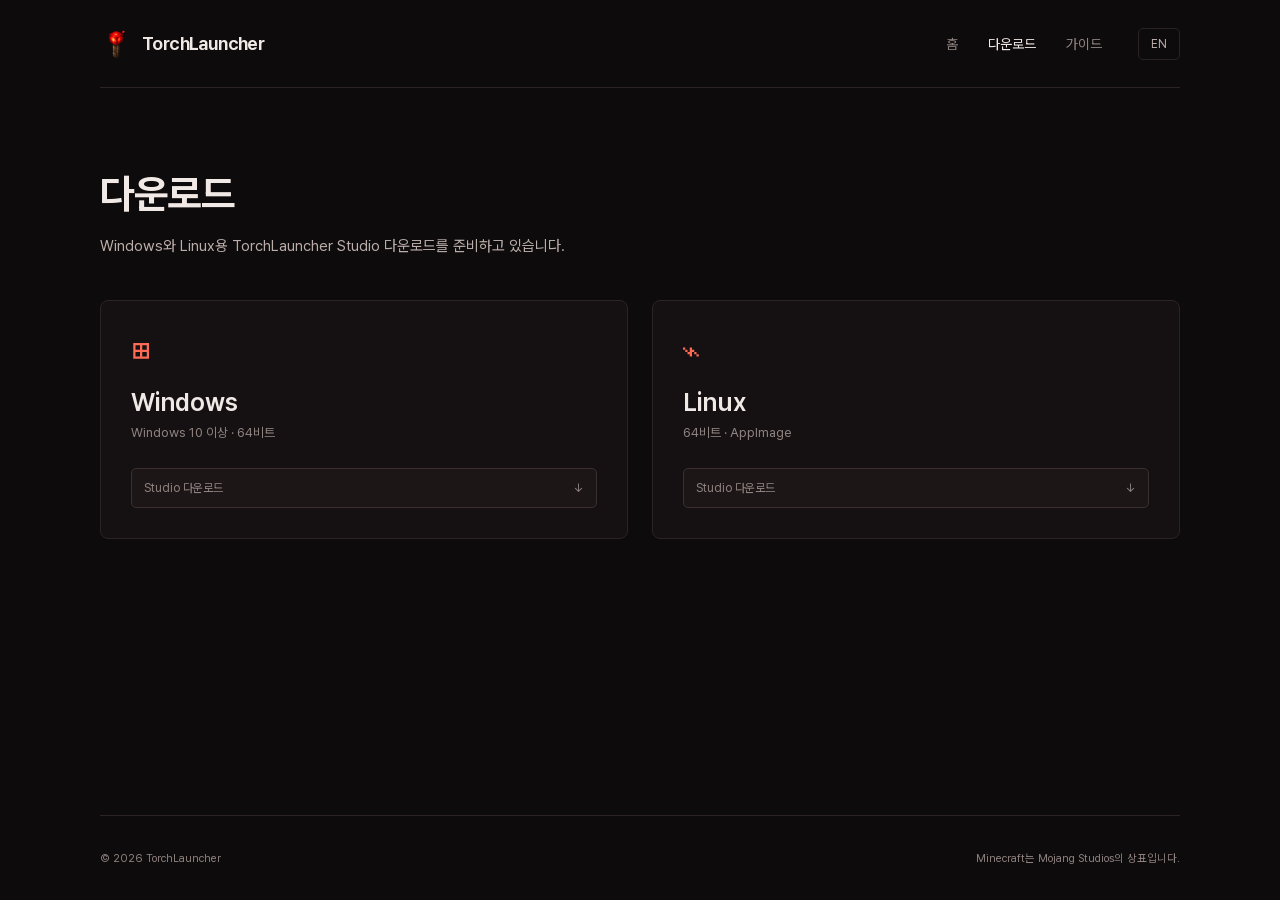
==== commit 99447d64: "fix: offer only Studio downloads" ====
--- a/download.html
+++ b/download.html
@@ -16,7 +16,7 @@
   <nav aria-label="Main navigation"><a href="index.html" data-ko="홈" data-en="Home">홈</a><a class="active" href="download.html" data-ko="다운로드" data-en="Download">다운로드</a><a href="guide.html" data-ko="가이드" data-en="Guides">가이드</a></nav>
   <button class="language" type="button" aria-label="Switch language">EN</button>
 </header>
-<main class="subpage wrap"><div class="page-heading"><h1 data-ko="다운로드" data-en="Downloads">다운로드</h1><p data-ko="Windows와 Linux용 다운로드를 준비하고 있습니다." data-en="Downloads for Windows and Linux are coming soon.">Windows와 Linux용 다운로드를 준비하고 있습니다.</p></div><div class="download-grid"><article class="download-card"><div class="os-icon">⊞</div><span class="product-index">WINDOWS · X64</span><h2>Windows</h2><p data-ko="Windows 10 이상 · 64비트" data-en="Windows 10 or later · 64-bit">Windows 10 이상 · 64비트</p><div class="download-actions"><button disabled><span data-ko="런처 다운로드" data-en="Launcher download">런처 다운로드</span><span>↓</span></button><button disabled><span data-ko="Studio 다운로드" data-en="Studio download">Studio 다운로드</span><span>↓</span></button></div></article><article class="download-card"><div class="os-icon linux-icon">⌁</div><span class="product-index">LINUX · X64</span><h2>Linux</h2><p data-ko="64비트 · AppImage" data-en="64-bit · AppImage">64비트 · AppImage</p><div class="download-actions"><button disabled><span data-ko="런처 다운로드" data-en="Launcher download">런처 다운로드</span><span>↓</span></button><button disabled><span data-ko="Studio 다운로드" data-en="Studio download">Studio 다운로드</span><span>↓</span></button></div></article></div></main>
+<main class="subpage wrap"><div class="page-heading"><h1 data-ko="다운로드" data-en="Downloads">다운로드</h1><p data-ko="Windows와 Linux용 TorchLauncher Studio 다운로드를 준비하고 있습니다." data-en="TorchLauncher Studio downloads for Windows and Linux are coming soon.">Windows와 Linux용 TorchLauncher Studio 다운로드를 준비하고 있습니다.</p></div><div class="download-grid"><article class="download-card"><div class="os-icon">⊞</div><span class="product-index">WINDOWS · X64</span><h2>Windows</h2><p data-ko="Windows 10 이상 · 64비트" data-en="Windows 10 or later · 64-bit">Windows 10 이상 · 64비트</p><div class="download-actions"><button disabled><span data-ko="Studio 다운로드" data-en="Studio download">Studio 다운로드</span><span>↓</span></button></div></article><article class="download-card"><div class="os-icon linux-icon">⌁</div><span class="product-index">LINUX · X64</span><h2>Linux</h2><p data-ko="64비트 · AppImage" data-en="64-bit · AppImage">64비트 · AppImage</p><div class="download-actions"><button disabled><span data-ko="Studio 다운로드" data-en="Studio download">Studio 다운로드</span><span>↓</span></button></div></article></div></main>
 <footer class="site-footer wrap"><span>© 2026 TorchLauncher</span><span data-ko="Minecraft는 Mojang Studios의 상표입니다." data-en="Minecraft is a trademark of Mojang Studios.">Minecraft는 Mojang Studios의 상표입니다.</span></footer>
 </body>
 </html>
